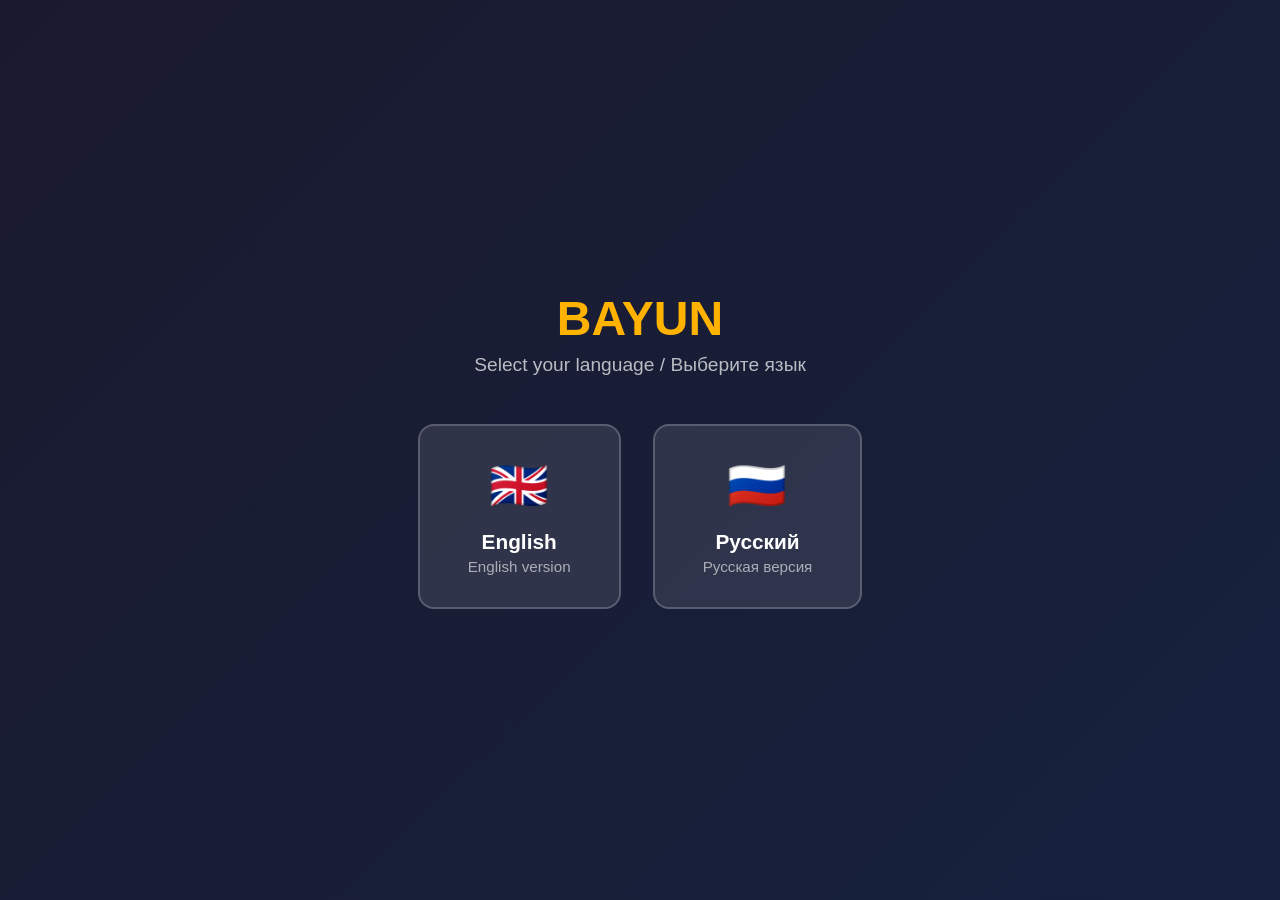
==== index.html @ 77c13793 "Initial commit - BAYUN website" ====
<!DOCTYPE html>
<html lang="en">
<head>
    <meta charset="UTF-8">
    <meta name="viewport" content="width=device-width, initial-scale=1.0">
    <title>BAYUN | Select Language</title>
    <style>
        * { margin: 0; padding: 0; box-sizing: border-box; }
        body {
            font-family: 'Inter', -apple-system, BlinkMacSystemFont, sans-serif;
            min-height: 100vh;
            display: flex;
            align-items: center;
            justify-content: center;
            background: linear-gradient(135deg, #1a1a2e 0%, #16213e 100%);
        }
        .container {
            text-align: center;
            padding: 2rem;
        }
        h1 {
            font-size: 3rem;
            font-weight: 800;
            color: white;
            margin-bottom: 0.5rem;
        }
        h1 span { color: #ffb300; }
        .subtitle {
            font-size: 1.2rem;
            color: rgba(255,255,255,0.7);
            margin-bottom: 3rem;
        }
        .lang-buttons {
            display: flex;
            gap: 2rem;
            justify-content: center;
            flex-wrap: wrap;
        }
        .lang-btn {
            display: flex;
            flex-direction: column;
            align-items: center;
            padding: 2rem 3rem;
            background: rgba(255,255,255,0.1);
            border: 2px solid rgba(255,255,255,0.2);
            border-radius: 16px;
            text-decoration: none;
            transition: all 0.3s ease;
            min-width: 200px;
        }
        .lang-btn:hover {
            background: rgba(255,255,255,0.15);
            border-color: #ffb300;
            transform: translateY(-4px);
            box-shadow: 0 8px 32px rgba(255,179,0,0.2);
        }
        .flag { font-size: 3rem; margin-bottom: 1rem; }
        .lang-name { font-size: 1.3rem; font-weight: 600; color: white; }
        .lang-native { font-size: 0.95rem; color: rgba(255,255,255,0.6); margin-top: 0.25rem; }
    </style>
</head>
<body>
    <div class="container">
        <h1><span>BAYUN</span></h1>
        <p class="subtitle">Select your language / Выберите язык</p>
        <div class="lang-buttons">
            <a href="en.html" class="lang-btn">
                <div class="flag">🇬🇧</div>
                <div class="lang-name">English</div>
                <div class="lang-native">English version</div>
            </a>
            <a href="ru.html" class="lang-btn">
                <div class="flag">🇷🇺</div>
                <div class="lang-name">Русский</div>
                <div class="lang-native">Русская версия</div>
            </a>
        </div>
    </div>
</body>
</html>
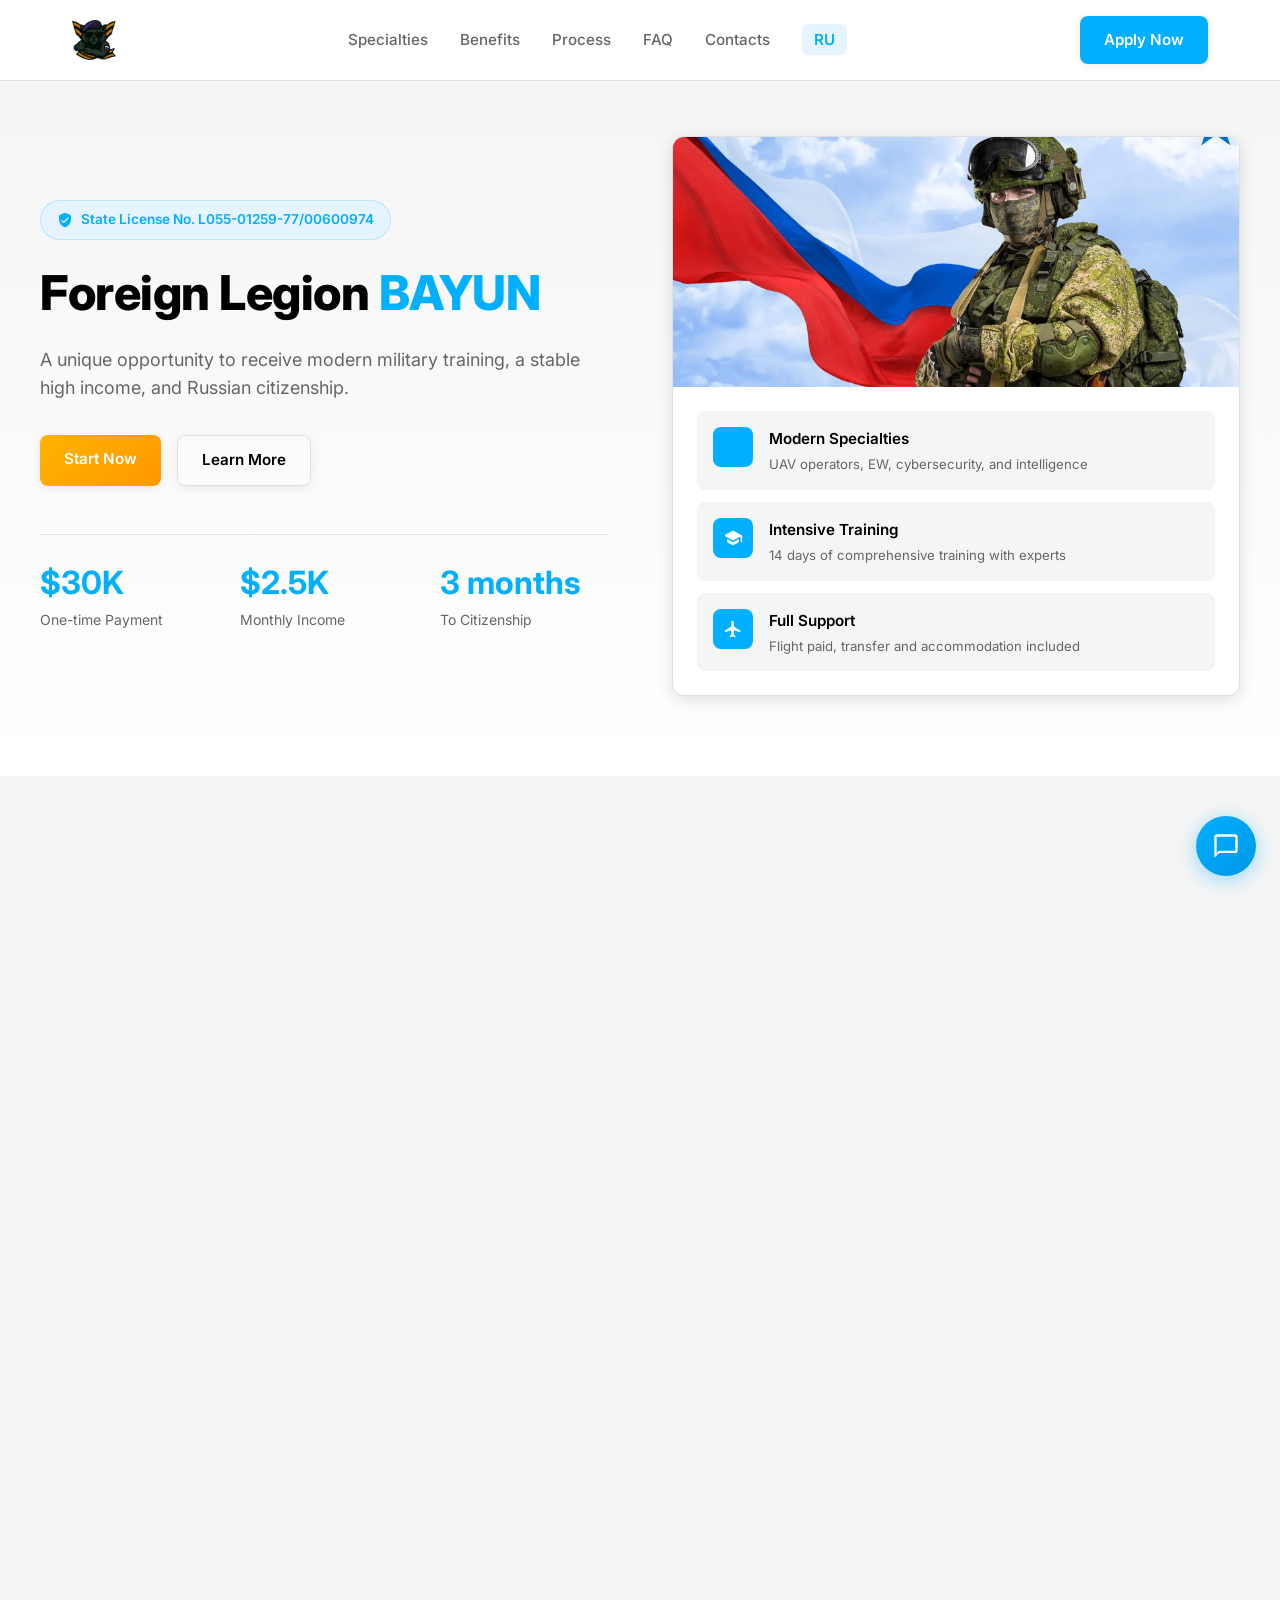
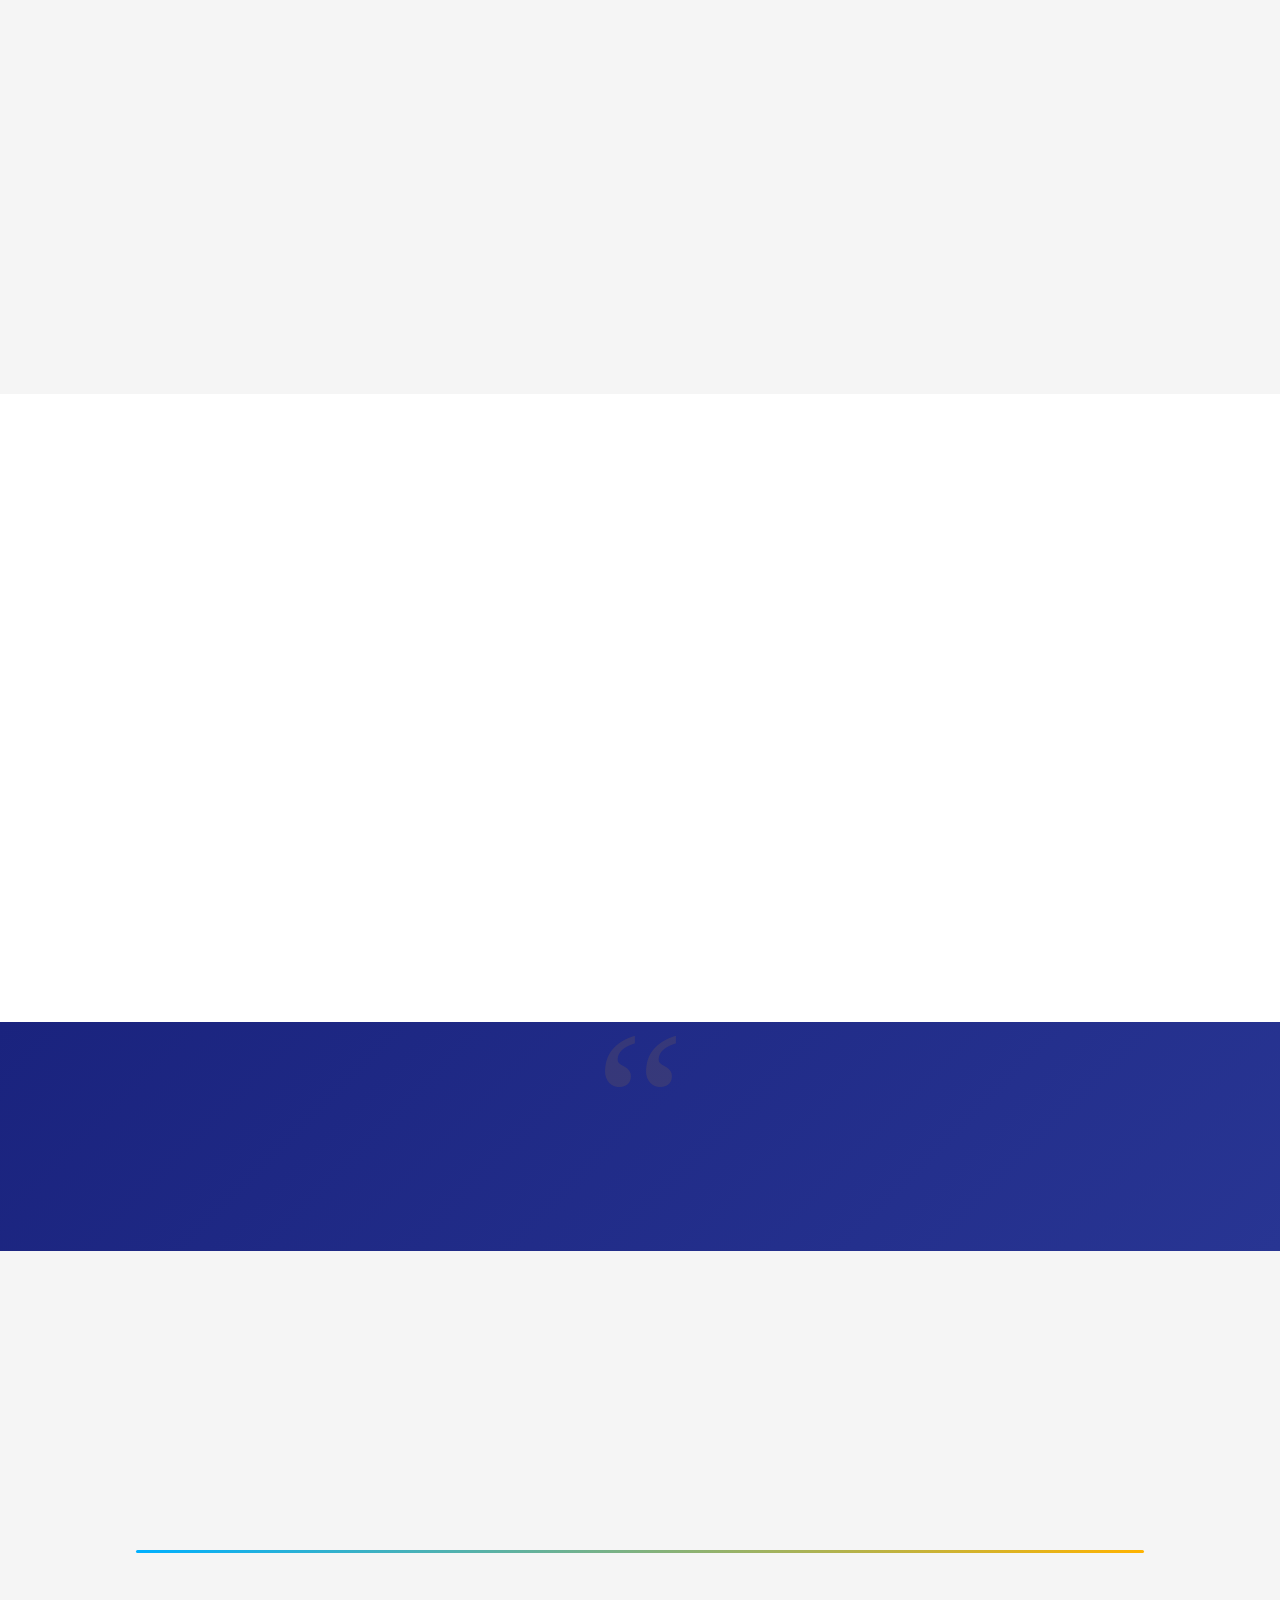
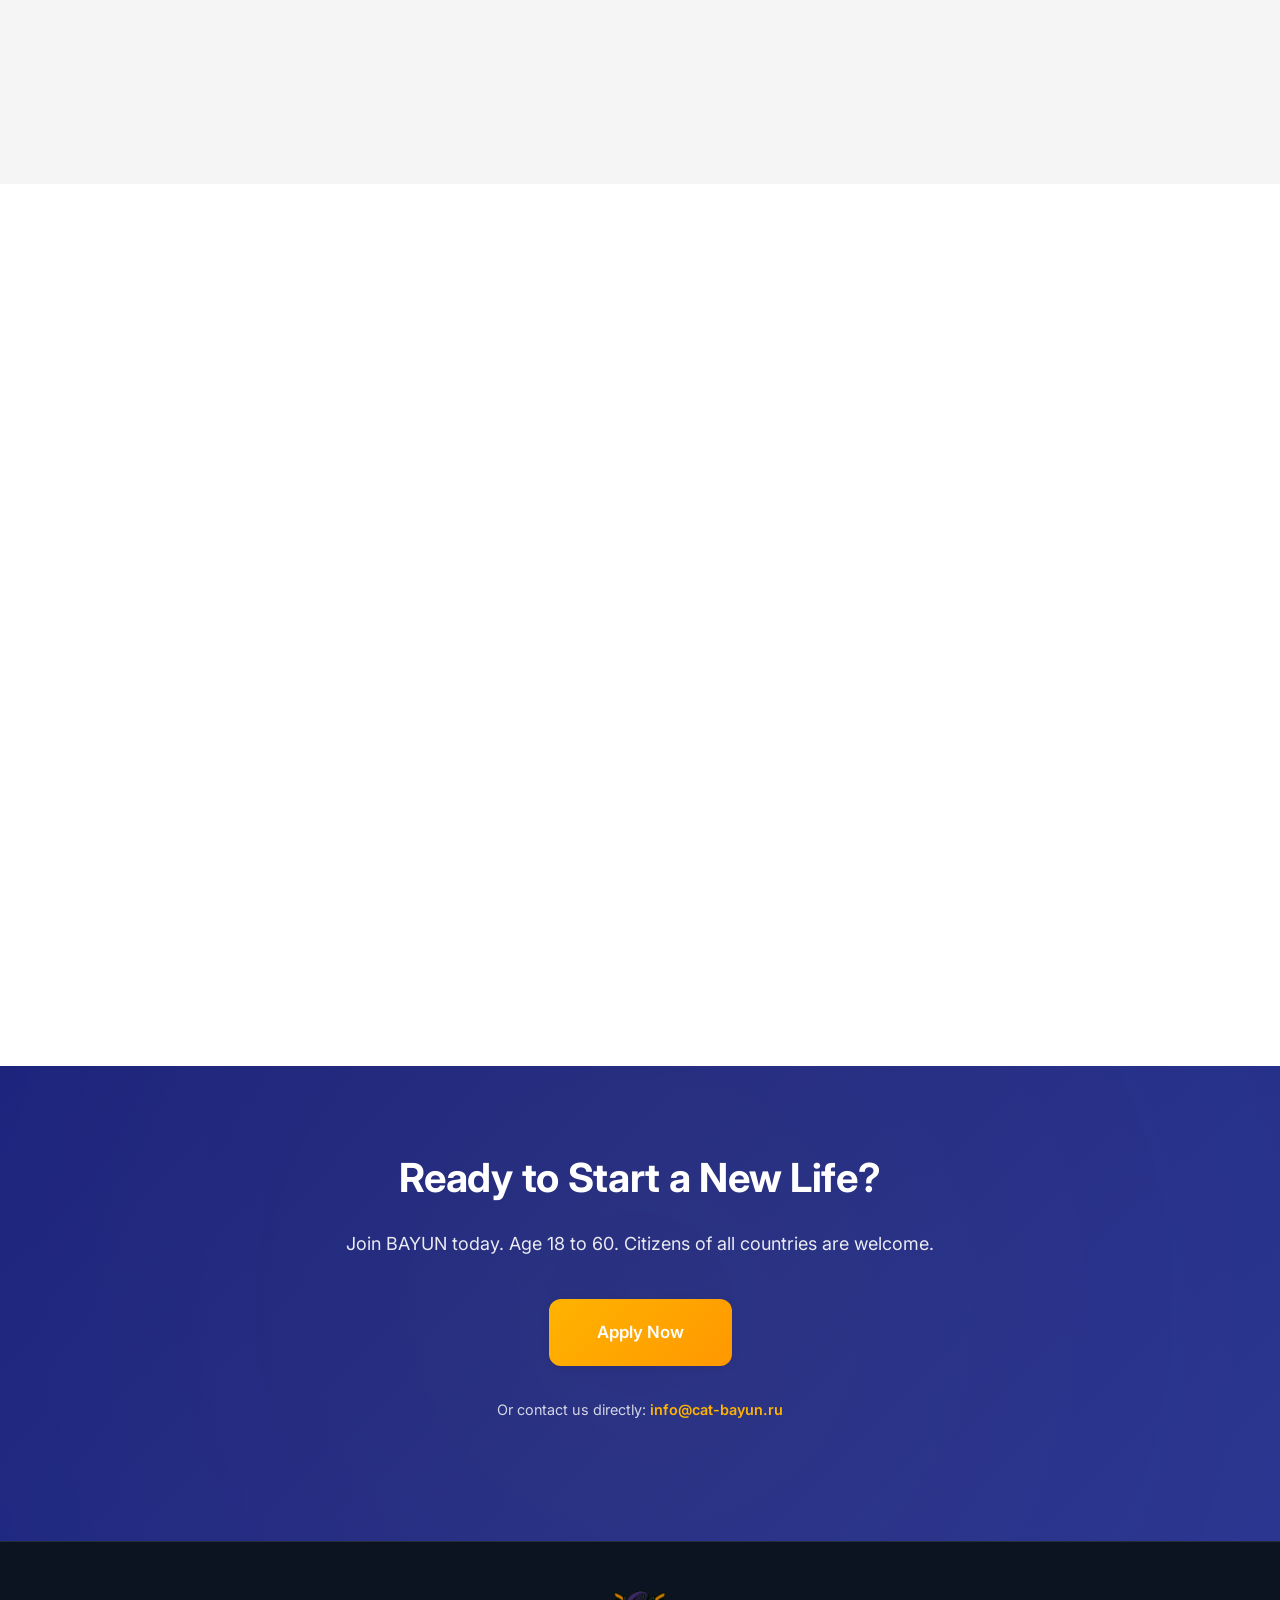
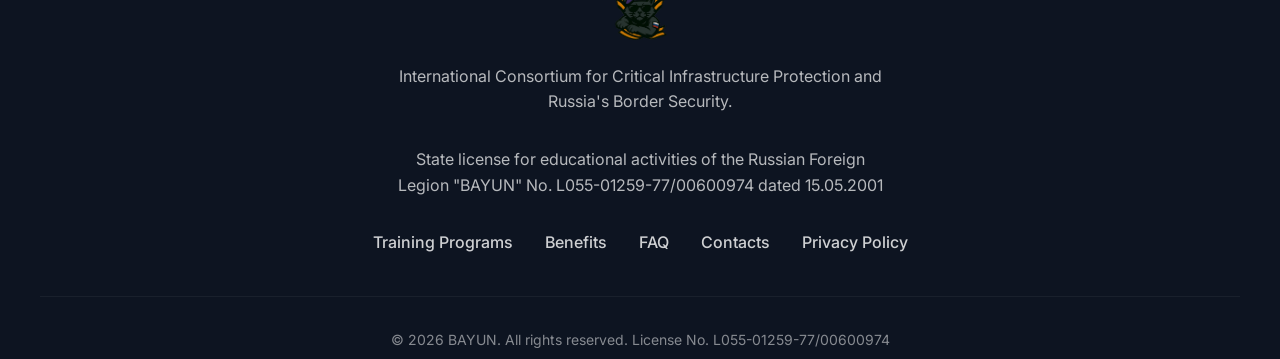
==== commit 689a4f5c: "Add redirect to English version" ====
--- a/index.html
+++ b/index.html
@@ -2,79 +2,10 @@
 <html lang="en">
 <head>
     <meta charset="UTF-8">
-    <meta name="viewport" content="width=device-width, initial-scale=1.0">
-    <title>BAYUN | Select Language</title>
-    <style>
-        * { margin: 0; padding: 0; box-sizing: border-box; }
-        body {
-            font-family: 'Inter', -apple-system, BlinkMacSystemFont, sans-serif;
-            min-height: 100vh;
-            display: flex;
-            align-items: center;
-            justify-content: center;
-            background: linear-gradient(135deg, #1a1a2e 0%, #16213e 100%);
-        }
-        .container {
-            text-align: center;
-            padding: 2rem;
-        }
-        h1 {
-            font-size: 3rem;
-            font-weight: 800;
-            color: white;
-            margin-bottom: 0.5rem;
-        }
-        h1 span { color: #ffb300; }
-        .subtitle {
-            font-size: 1.2rem;
-            color: rgba(255,255,255,0.7);
-            margin-bottom: 3rem;
-        }
-        .lang-buttons {
-            display: flex;
-            gap: 2rem;
-            justify-content: center;
-            flex-wrap: wrap;
-        }
-        .lang-btn {
-            display: flex;
-            flex-direction: column;
-            align-items: center;
-            padding: 2rem 3rem;
-            background: rgba(255,255,255,0.1);
-            border: 2px solid rgba(255,255,255,0.2);
-            border-radius: 16px;
-            text-decoration: none;
-            transition: all 0.3s ease;
-            min-width: 200px;
-        }
-        .lang-btn:hover {
-            background: rgba(255,255,255,0.15);
-            border-color: #ffb300;
-            transform: translateY(-4px);
-            box-shadow: 0 8px 32px rgba(255,179,0,0.2);
-        }
-        .flag { font-size: 3rem; margin-bottom: 1rem; }
-        .lang-name { font-size: 1.3rem; font-weight: 600; color: white; }
-        .lang-native { font-size: 0.95rem; color: rgba(255,255,255,0.6); margin-top: 0.25rem; }
-    </style>
+    <meta http-equiv="refresh" content="0; url=en.html">
+    <title>BAYUN | Redirecting...</title>
 </head>
 <body>
-    <div class="container">
-        <h1><span>BAYUN</span></h1>
-        <p class="subtitle">Select your language / Выберите язык</p>
-        <div class="lang-buttons">
-            <a href="en.html" class="lang-btn">
-                <div class="flag">🇬🇧</div>
-                <div class="lang-name">English</div>
-                <div class="lang-native">English version</div>
-            </a>
-            <a href="ru.html" class="lang-btn">
-                <div class="flag">🇷🇺</div>
-                <div class="lang-name">Русский</div>
-                <div class="lang-native">Русская версия</div>
-            </a>
-        </div>
-    </div>
+    <p>Redirecting to <a href="en.html">English version</a>...</p>
 </body>
 </html>
